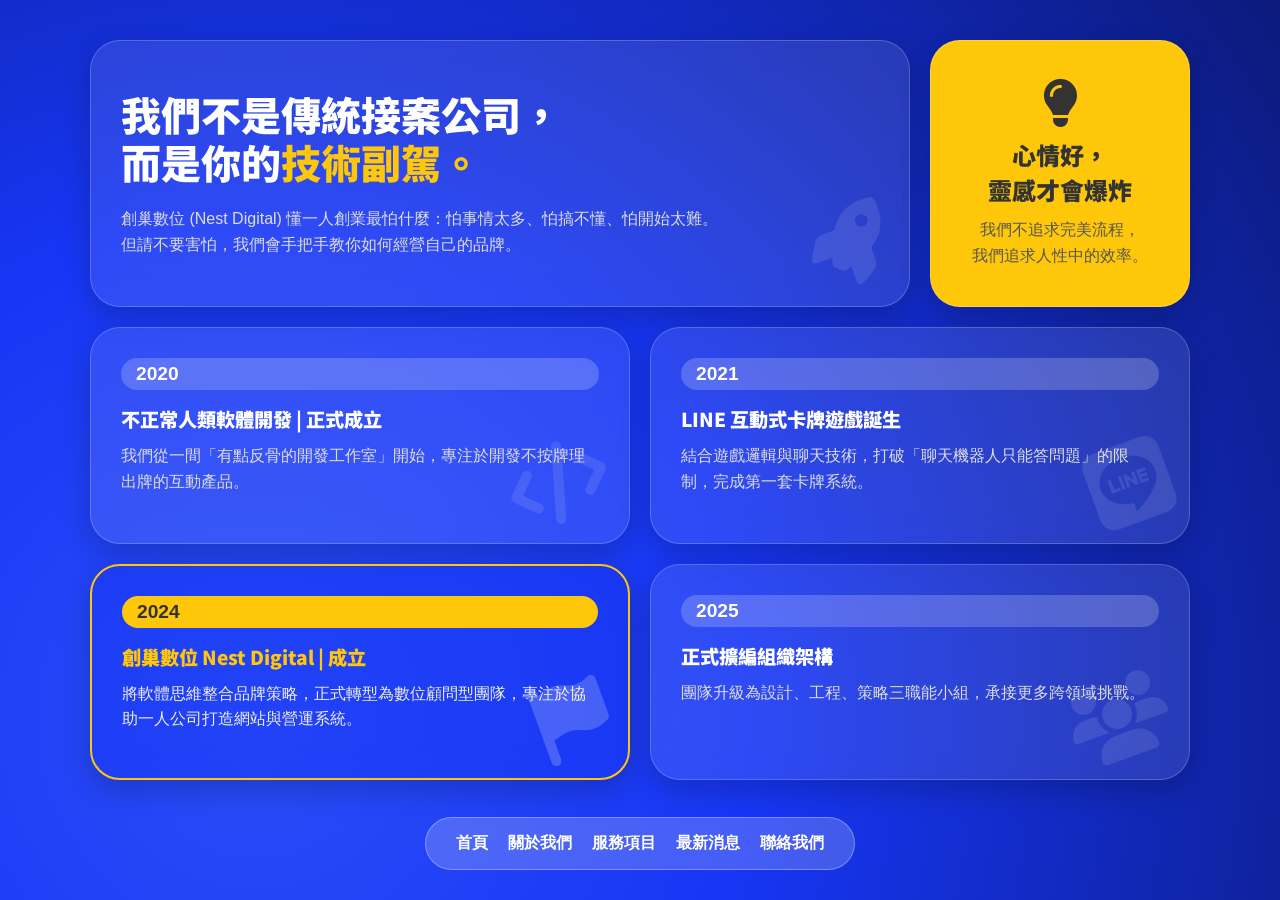
==== about.html @ 4af6fff4 "first commit" ====
<!DOCTYPE html>
<html lang="zh-TW">
<head>
    <meta charset="UTF-8">
    <meta name="viewport" content="width=device-width, initial-scale=1.0">
    <title>關於創巢 | Nest Digital</title>
    
    <link rel="stylesheet" href="https://cdnjs.cloudflare.com/ajax/libs/font-awesome/6.4.0/css/all.min.css">
    
    <link rel="preconnect" href="https://fonts.googleapis.com">
    <link rel="preconnect" href="https://fonts.gstatic.com" crossorigin>
    <link href="https://fonts.googleapis.com/css2?family=Noto+Sans+TC:wght@900&display=swap" rel="stylesheet">
    <link rel="stylesheet" href="CSS/about.css">
</head>
<body>

    <div class="container">

        <div class="card intro-card">
            <h1>我們不是傳統接案公司，<br>而是你的<span style="color:var(--accent-yellow)">技術副駕。</span></h1>
            <p>
                創巢數位 (Nest Digital) 懂一人創業最怕什麼：怕事情太多、怕搞不懂、怕開始太難。<br>
                但請不要害怕，我們會手把手教你如何經營自己的品牌。
            </p>
            <i class="fas fa-rocket bg-icon"></i>
        </div>

        <div class="card philosophy-card">
            <i class="fas fa-lightbulb" style="font-size:3rem; margin-bottom:10px;"></i>
            <h3>心情好，<br>靈感才會爆炸</h3>
            <p>我們不追求完美流程，<br>我們追求人性中的效率。</p>
        </div>

        <div class="card year-card">
            <span class="year-badge">2020</span>
            <h3>不正常人類軟體開發 | 正式成立</h3>
            <p>我們從一間「有點反骨的開發工作室」開始，專注於開發不按牌理出牌的互動產品。</p>
            <i class="fas fa-code bg-icon"></i>
        </div>

        <div class="card year-card">
            <span class="year-badge">2021</span>
            <h3>LINE 互動式卡牌遊戲誕生</h3>
            <p>結合遊戲邏輯與聊天技術，打破「聊天機器人只能答問題」的限制，完成第一套卡牌系統。</p>
            <i class="fab fa-line bg-icon"></i>
        </div>

        <div class="card year-card highlight">
            <span class="year-badge">2024</span>
            <h3 style="color:var(--accent-yellow)">創巢數位 Nest Digital | 成立</h3>
            <p style="color:#eee">將軟體思維整合品牌策略，正式轉型為數位顧問型團隊，專注於協助一人公司打造網站與營運系統。</p>
            <i class="fas fa-flag bg-icon" style="opacity:0.2; color:#fff;"></i>
        </div>

        <div class="card year-card">
            <span class="year-badge">2025</span>
            <h3>正式擴編組織架構</h3>
            <p>團隊升級為設計、工程、策略三職能小組，承接更多跨領域挑戰。</p>
            <i class="fas fa-users bg-icon"></i>
        </div>

    </div>

   <nav class="dock-nav">
        <a href="index.html">首頁</a>       
        <a href="about.html" class="active">關於我們</a>
        <a href="services.html">服務項目</a>
        <a href="news.html">最新消息</a>
        <a href="contact.html">聯絡我們</a>
    </nav>

</body>
</html>
---- CSS/about.css ----
/* --- 1. 核心設定 --- */
        :root {
            --brand-blue: #1736F5;
            --brand-dark: #0b1a7a;
            --accent-yellow: #FFC709;
            --card-bg: rgba(255, 255, 255, 0.1);
            --card-border: rgba(255, 255, 255, 0.2);
            --text-white: #ffffff;
            --text-gray: #DEDEDE;
        }

        * { box-sizing: border-box; margin: 0; padding: 0; }

        body {
            background-color: var(--brand-blue);
            background-image: radial-gradient(circle at 20% 80%, #2a4df8 0%, var(--brand-blue) 40%, var(--brand-dark) 100%);
            font-family: 'PingFang TC', 'Microsoft JhengHei', sans-serif;
            color: var(--text-white);
            min-height: 100vh;
            padding: 40px 20px 120px 20px; 
            display: flex;
            justify-content: center;
        }

        /* --- 2. 排版系統 --- */
        .container {
            width: 100%;
            max-width: 1100px;
            display: grid;
            grid-template-columns: repeat(4, 1fr);
            gap: 20px;
        }

        /* --- 3. 卡片樣式 --- */
        .card {
            background: var(--card-bg);
            backdrop-filter: blur(15px);
            -webkit-backdrop-filter: blur(15px);
            border: 1px solid var(--card-border);
            border-radius: 30px;
            padding: 30px;
            position: relative;
            box-shadow: 0 10px 30px rgba(0,0,0,0.2);
            transition: transform 0.3s;
            display: flex;
            flex-direction: column;
        }
        .card:hover { transform: translateY(-5px); border-color: rgba(255,255,255,0.4); }

        /* --- 4. 關於我們專屬區塊 --- */
        
        /* [標題區] Intro */
        .intro-card {
            grid-column: span 3;
            justify-content: center;
        }

        /* [哲學區] Philosophy (黃色強調) */
        .philosophy-card {
            grid-column: span 1;
            background: var(--accent-yellow);
            color: #333;
            justify-content: center;
            align-items: center;
            text-align: center;
        }

        /* [歷程區] Timeline Cards */
        .year-card {
            grid-column: span 2; 
            min-height: 200px;
        }

        /* 讓 2024 (成立年) 更顯眼 */
        .year-card.highlight {
            border: 2px solid var(--accent-yellow);
            background: rgba(23, 54, 245, 0.4);
        }

        /* [文字設定 - 重點修改] */
        h1 { 
            /* 指定特粗黑體 */
            font-family: 'Noto Sans TC', sans-serif;
            font-weight: 900;
            
            font-size: 2.5rem; 
            margin-bottom: 20px; 
            line-height: 1.2; 
        }
        
        h2 { 
            /* 指定特粗黑體 */
            font-family: 'Noto Sans TC', sans-serif;
            font-weight: 900;
            
            font-size: 1.5rem; 
            margin-bottom: 10px; 
            color: var(--accent-yellow); 
        }
        
        h3 { 
            /* 指定特粗黑體 */
            font-family: 'Noto Sans TC', sans-serif;
            font-weight: 900;
            
            font-size: 1.2rem; 
            margin-bottom: 10px; 
        }
        
        p { color: var(--text-gray); line-height: 1.6; }
        
        .philosophy-card h3 { 
            /* 指定特粗黑體 */
            font-family: 'Noto Sans TC', sans-serif;
            font-weight: 900;
            
            font-size: 1.5rem; 
            color: #333; 
            margin: 0; 
        }
        .philosophy-card p { color: #555; margin-top: 10px; font-weight: 500; }

        .year-badge {
            display: inline-block;
            background: rgba(255,255,255,0.2);
            padding: 5px 15px;
            border-radius: 20px;
            font-weight: bold;
            margin-bottom: 15px;
            font-size: 1.2rem;
        }
        
        /* 強調年的 Badge 顏色 */
        .highlight .year-badge { background: var(--accent-yellow); color: #333; }

        /* --- 5. 導覽列 (與首頁一致) --- */
        .dock-nav {
            position: fixed;
            bottom: 30px;
            left: 50%;
            transform: translateX(-50%);
            background: rgba(255,255,255,0.2);
            backdrop-filter: blur(20px);
            padding: 15px 30px;
            border-radius: 50px;
            display: flex;
            gap: 20px;
            border: 1px solid rgba(255,255,255,0.3);
            z-index: 100;
        }
        .dock-nav a { text-decoration: none; color: #fff; font-weight: bold; transition: 0.2s; }
        .dock-nav a:hover { color: var(--accent-yellow); transform: translateY(-3px); }

        /* --- 6. RWD --- */
        @media (max-width: 768px) {
            .container { grid-template-columns: 1fr; }
            .intro-card, .philosophy-card, .year-card { grid-column: span 1; }
            h1 { font-size: 2rem; }
            .dock-nav { 
                width: 90%; 
                justify-content: space-between; 
                padding: 12px 20px; 
                gap: 10px;
                bottom: 20px;
            }
            .dock-nav a { font-size: 0.85rem; }
        }
        
        /* 裝飾用漂浮元素 */
        .bg-icon {
            position: absolute;
            right: 20px;
            bottom: 20px;
            font-size: 5rem;
            opacity: 0.1;
            transform: rotate(-20deg);
        }
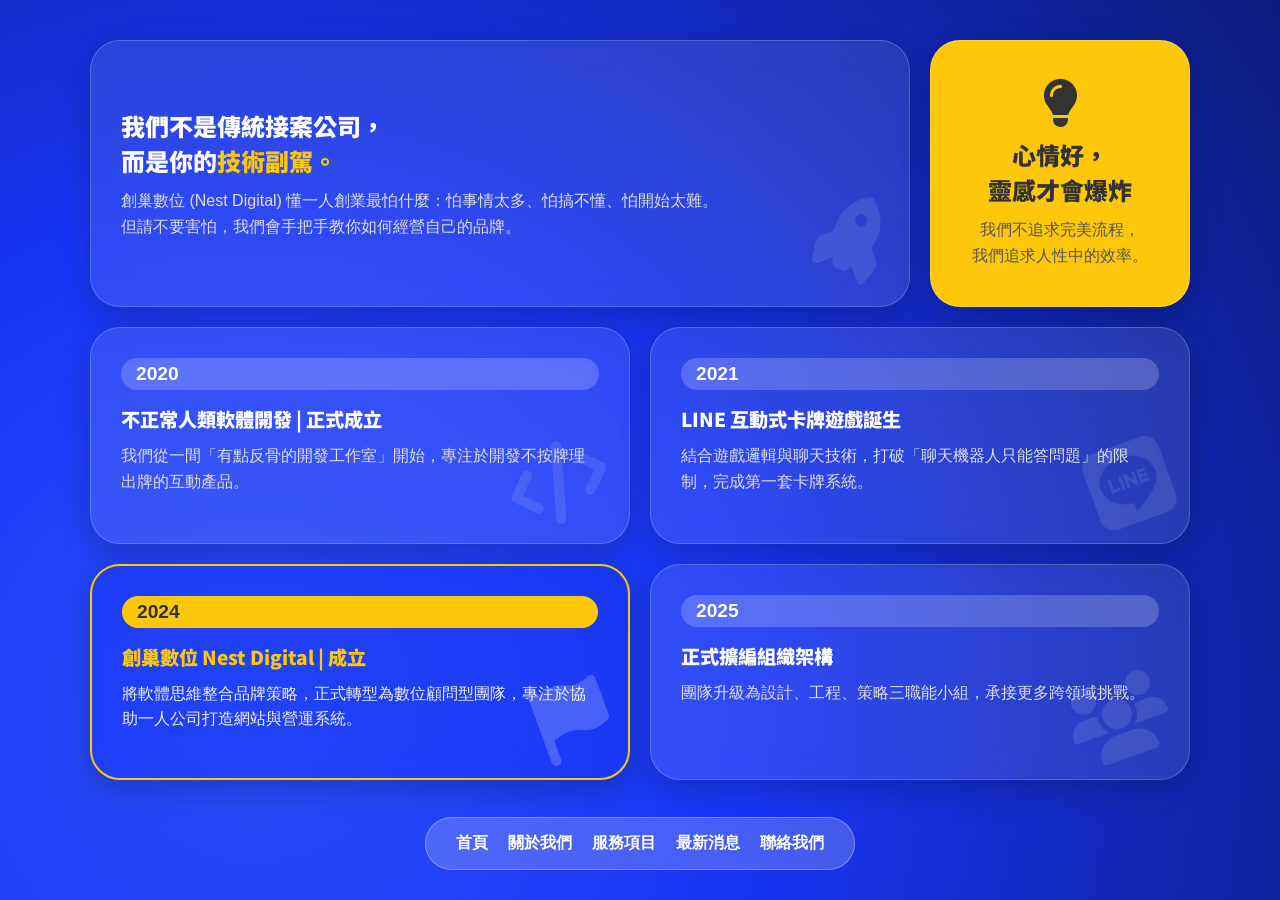
==== commit d4e0fa83: "fix rwd" ====
--- a/about.html
+++ b/about.html
@@ -6,7 +6,10 @@
     <title>關於創巢 | Nest Digital</title>
     
     <link rel="stylesheet" href="https://cdnjs.cloudflare.com/ajax/libs/font-awesome/6.4.0/css/all.min.css">
-    
+    <link rel="icon" href="image/icon.png" sizes="16x16">
+    <link rel="icon" href="image/icon.png" type="image/x-icon">
+    <link rel="apple-touch-icon" href="image/icon.png">
+    <meta name="msapplication-TileImage" content="image/icon.png">
     <link rel="preconnect" href="https://fonts.googleapis.com">
     <link rel="preconnect" href="https://fonts.gstatic.com" crossorigin>
     <link href="https://fonts.googleapis.com/css2?family=Noto+Sans+TC:wght@900&display=swap" rel="stylesheet">
@@ -17,7 +20,7 @@
     <div class="container">
 
         <div class="card intro-card">
-            <h1>我們不是傳統接案公司，<br>而是你的<span style="color:var(--accent-yellow)">技術副駕。</span></h1>
+            <h2 style="color:var(--text-white)">我們不是傳統接案公司，<br>而是你的<span style="color:var(--accent-yellow)">技術副駕。</span></h2>
             <p>
                 創巢數位 (Nest Digital) 懂一人創業最怕什麼：怕事情太多、怕搞不懂、怕開始太難。<br>
                 但請不要害怕，我們會手把手教你如何經營自己的品牌。
--- a/CSS/about.css
+++ b/CSS/about.css
@@ -82,7 +82,6 @@
             /* 指定特粗黑體 */
             font-family: 'Noto Sans TC', sans-serif;
             font-weight: 900;
-            
             font-size: 2.5rem; 
             margin-bottom: 20px; 
             line-height: 1.2; 
